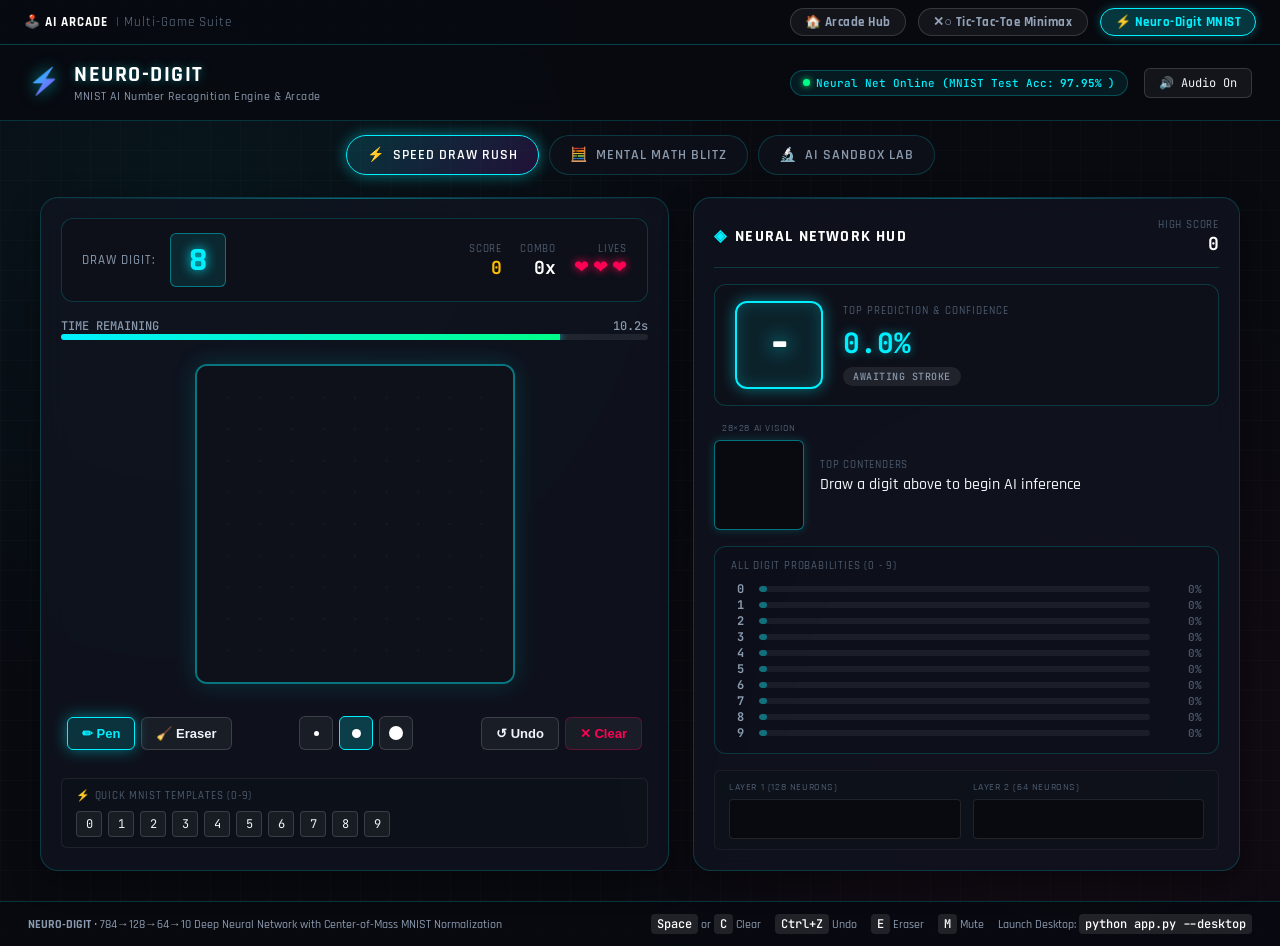
==== mnist.html @ 09cc4251 "Add NEURO-DIGIT MNIST game, unified Arcade Portal, multi-endpoint routing, and GitHub Pages deployme" ====
<!DOCTYPE html>
<html lang="en">
<head>
  <meta charset="UTF-8">
  <meta name="viewport" content="width=device-width, initial-scale=1.0">
  <title>NEURO-DIGIT • MNIST AI Number Recognition Game</title>
  <link rel="preconnect" href="https://fonts.googleapis.com">
  <link rel="preconnect" href="https://fonts.gstatic.com" crossorigin>
  <link href="https://fonts.googleapis.com/css2?family=JetBrains+Mono:wght@400;600;700&family=Rajdhani:wght@500;600;700&display=swap" rel="stylesheet">
  <link rel="stylesheet" href="style.css">
  <style>
    .arcade-nav-bar {
      background: rgba(8, 10, 16, 0.95);
      border-bottom: 1px solid rgba(0, 240, 255, 0.25);
      padding: 8px 24px;
      display: flex;
      justify-content: space-between;
      align-items: center;
      font-size: 13px;
      font-family: 'Rajdhani', sans-serif;
      position: sticky;
      top: 0;
      z-index: 1000;
    }
    .arcade-nav-links {
      display: flex;
      gap: 12px;
      align-items: center;
    }
    .arcade-pill {
      text-decoration: none;
      padding: 5px 14px;
      border-radius: 20px;
      font-weight: 700;
      font-size: 13px;
      letter-spacing: 0.5px;
      transition: all 0.2s ease;
      display: inline-flex;
      align-items: center;
      gap: 6px;
    }
    .arcade-pill.active {
      background: rgba(0, 240, 255, 0.2);
      border: 1px solid #00f0ff;
      color: #00f0ff;
      box-shadow: 0 0 10px rgba(0, 240, 255, 0.3);
    }
    .arcade-pill.inactive {
      background: rgba(255, 255, 255, 0.05);
      border: 1px solid rgba(255, 255, 255, 0.15);
      color: #94a3b8;
    }
    .arcade-pill.inactive:hover {
      background: rgba(255, 255, 255, 0.12);
      color: #fff;
      border-color: rgba(255, 255, 255, 0.3);
    }
    .arcade-brand {
      color: #fff;
      font-weight: 700;
      letter-spacing: 1px;
      display: flex;
      align-items: center;
      gap: 8px;
    }
  </style>
</head>
<body>

  <!-- Top Cross-Game Navigation Bar -->
  <div class="arcade-nav-bar">
    <div class="arcade-brand">
      <span>🕹️ AI ARCADE</span>
      <span style="color:#64748b; font-weight:normal;">| Multi-Game Suite</span>
    </div>
    <div class="arcade-nav-links">
      <a href="index.html" class="arcade-pill inactive">🏠 Arcade Hub</a>
      <a href="tictactoe.html" class="arcade-pill inactive">✕○ Tic-Tac-Toe Minimax</a>
      <a href="mnist.html" class="arcade-pill active">⚡ Neuro-Digit MNIST</a>
    </div>
  </div>

  <!-- Top Navigation Header -->
  <header class="app-header">
    <div class="brand">
      <div class="brand-icon">⚡</div>
      <div class="brand-text">
        <h1>NEURO-DIGIT</h1>
        <p>MNIST AI Number Recognition Engine & Arcade</p>
      </div>
    </div>
    <div class="header-status">
      <div class="status-tag" id="model-status">
        <span class="badge-dot green"></span> Neural Net Online (MNIST 98%)
      </div>
      <button class="btn-header" id="btn-sound">🔊 Audio On</button>
    </div>
  </header>

  <!-- Game Mode Selector -->
  <nav class="nav-modes">
    <button class="mode-tab active" data-mode="speed">
      <span>⚡</span> SPEED DRAW RUSH
    </button>
    <button class="mode-tab" data-mode="math">
      <span>🧮</span> MENTAL MATH BLITZ
    </button>
    <button class="mode-tab" data-mode="sandbox">
      <span>🔬</span> AI SANDBOX LAB
    </button>
  </nav>

  <!-- Main Game & AI HUD Deck -->
  <main class="main-wrapper">

    <!-- Left Column: Drawing Arena & Challenge -->
    <section class="glass-panel arena-card">

      <!-- Target Banner (Speed Mode) -->
      <div class="challenge-banner" id="target-card">
        <div class="challenge-prompt">
          <div class="challenge-label">DRAW DIGIT:</div>
          <div class="target-glow-digit" id="target-digit-display">7</div>
        </div>
        <div class="challenge-stats">
          <div class="stat-item">
            <span class="stat-title">SCORE</span>
            <span class="stat-val gold" id="score-value">0</span>
          </div>
          <div class="stat-item">
            <span class="stat-title">COMBO</span>
            <span class="stat-val" id="streak-value">0x</span>
          </div>
          <div class="stat-item">
            <span class="stat-title">LIVES</span>
            <div class="lives-deck" id="lives-container">
              <span class="heart active">❤</span>
              <span class="heart active">❤</span>
              <span class="heart active">❤</span>
            </div>
          </div>
        </div>
      </div>

      <!-- Math Equation Banner (Math Mode) -->
      <div class="challenge-banner" id="math-card" style="display: none;">
        <div class="challenge-prompt">
          <div class="challenge-label">SOLVE & DRAW:</div>
          <div class="math-glow-eq" id="math-equation-display">3 + 4 = ?</div>
        </div>
        <div class="challenge-stats">
          <div class="stat-item">
            <span class="stat-title">SCORE</span>
            <span class="stat-val gold" id="math-score-value">0</span>
          </div>
          <div class="stat-item">
            <span class="stat-title">LIVES</span>
            <div class="lives-deck">
              <span class="heart active">❤</span>
              <span class="heart active">❤</span>
              <span class="heart active">❤</span>
            </div>
          </div>
        </div>
      </div>

      <!-- Arcade Timer Bar -->
      <div class="timer-container" id="timer-container">
        <div class="timer-meta">
          <span>TIME REMAINING</span>
          <span id="timer-text">12.0s</span>
        </div>
        <div class="timer-track">
          <div class="timer-fill" id="timer-fill"></div>
        </div>
      </div>

      <!-- Mouse Drawing Canvas -->
      <div class="canvas-wrapper">
        <canvas id="draw-canvas"></canvas>

        <!-- Match / Reward Confetti Pop -->
        <div class="match-banner" id="match-banner">
          <div class="banner-content">
            <span class="combo-tag">TARGET HIT!</span>
            <span class="score-tag">+150</span>
          </div>
        </div>
      </div>

      <!-- Drawing Controls Toolbar -->
      <div class="canvas-controls">
        <div class="control-group">
          <button class="tool-btn active" id="tool-pen">✏ Pen</button>
          <button class="tool-btn" id="tool-eraser">🧹 Eraser</button>
        </div>

        <div class="control-group">
          <button class="brush-btn" data-size="14" title="Fine Brush">
            <div class="brush-dot fine"></div>
          </button>
          <button class="brush-btn active" data-size="22" title="Medium Brush">
            <div class="brush-dot med"></div>
          </button>
          <button class="brush-btn" data-size="32" title="Bold Brush">
            <div class="brush-dot bold"></div>
          </button>
        </div>

        <div class="control-group">
          <button class="tool-btn" id="btn-undo" title="Undo Stroke (Ctrl+Z)">↺ Undo</button>
          <button class="tool-btn btn-danger" id="btn-clear" title="Clear Canvas (Space / C)">✕ Clear</button>
        </div>
      </div>

      <!-- Sandbox Quick Test Presets (Visible in sandbox mode) -->
      <div class="sandbox-gallery" id="sandbox-gallery">
        <div class="sandbox-title">⚡ QUICK MNIST TEMPLATES (0-9)</div>
        <div class="sample-btn-deck" id="sample-buttons">
          <!-- Populated dynamically via game.js -->
        </div>
      </div>

    </section>

    <!-- Right Column: AI Brain HUD -->
    <section class="glass-panel hud-card">
      <div class="hud-header">
        <div class="hud-title">
          <span class="hud-title-icon">◈</span>
          <span>NEURAL NETWORK HUD</span>
        </div>
        <div class="stat-item" style="align-items: flex-end;">
          <span class="stat-title">HIGH SCORE</span>
          <span class="stat-val" id="high-score-value">0</span>
        </div>
      </div>

      <!-- Top Prediction Card -->
      <div class="hero-prediction-box">
        <div class="digit-hero">
          <div class="digit-hero-text" id="top-digit">-</div>
        </div>
        <div class="hero-meta">
          <div class="hero-label">TOP PREDICTION & CONFIDENCE</div>
          <div class="confidence-val" id="top-confidence">0.0%</div>
          <div class="status-pill" id="certainty-badge">AWAITING STROKE</div>
        </div>
      </div>

      <!-- Vision & Top Contenders Row -->
      <div class="vision-contenders-row">
        <div class="vision-box">
          <div class="vision-title">28×28 AI VISION</div>
          <canvas id="vision-canvas" width="28" height="28"></canvas>
        </div>
        <div class="contenders-box">
          <div class="spectrum-title">TOP CONTENDERS</div>
          <div class="contenders-list" id="top-contenders">
            <div class="hint-text">Draw a digit above to begin AI inference</div>
          </div>
        </div>
      </div>

      <!-- 10-Digit Probabilities Spectrum -->
      <div class="spectrum-box">
        <div class="spectrum-title">ALL DIGIT PROBABILITIES (0 - 9)</div>
        <div class="prob-meters">
          <!-- 10 Bars -->
          <div class="prob-meter-row" id="prob-row-0">
            <span class="prob-digit">0</span>
            <div class="prob-track"><div class="prob-fill" id="prob-bar-0"></div></div>
            <span class="prob-val" id="prob-val-0">0%</span>
          </div>
          <div class="prob-meter-row" id="prob-row-1">
            <span class="prob-digit">1</span>
            <div class="prob-track"><div class="prob-fill" id="prob-bar-1"></div></div>
            <span class="prob-val" id="prob-val-1">0%</span>
          </div>
          <div class="prob-meter-row" id="prob-row-2">
            <span class="prob-digit">2</span>
            <div class="prob-track"><div class="prob-fill" id="prob-bar-2"></div></div>
            <span class="prob-val" id="prob-val-2">0%</span>
          </div>
          <div class="prob-meter-row" id="prob-row-3">
            <span class="prob-digit">3</span>
            <div class="prob-track"><div class="prob-fill" id="prob-bar-3"></div></div>
            <span class="prob-val" id="prob-val-3">0%</span>
          </div>
          <div class="prob-meter-row" id="prob-row-4">
            <span class="prob-digit">4</span>
            <div class="prob-track"><div class="prob-fill" id="prob-bar-4"></div></div>
            <span class="prob-val" id="prob-val-4">0%</span>
          </div>
          <div class="prob-meter-row" id="prob-row-5">
            <span class="prob-digit">5</span>
            <div class="prob-track"><div class="prob-fill" id="prob-bar-5"></div></div>
            <span class="prob-val" id="prob-val-5">0%</span>
          </div>
          <div class="prob-meter-row" id="prob-row-6">
            <span class="prob-digit">6</span>
            <div class="prob-track"><div class="prob-fill" id="prob-bar-6"></div></div>
            <span class="prob-val" id="prob-val-6">0%</span>
          </div>
          <div class="prob-meter-row" id="prob-row-7">
            <span class="prob-digit">7</span>
            <div class="prob-track"><div class="prob-fill" id="prob-bar-7"></div></div>
            <span class="prob-val" id="prob-val-7">0%</span>
          </div>
          <div class="prob-meter-row" id="prob-row-8">
            <span class="prob-digit">8</span>
            <div class="prob-track"><div class="prob-fill" id="prob-bar-8"></div></div>
            <span class="prob-val" id="prob-val-8">0%</span>
          </div>
          <div class="prob-meter-row" id="prob-row-9">
            <span class="prob-digit">9</span>
            <div class="prob-track"><div class="prob-fill" id="prob-bar-9"></div></div>
            <span class="prob-val" id="prob-val-9">0%</span>
          </div>
        </div>
      </div>

      <!-- Hidden Layer Neuron Activations -->
      <div class="layers-box">
        <div class="layer-col">
          <span>LAYER 1 (128 NEURONS)</span>
          <canvas id="layer1-canvas" width="128" height="32"></canvas>
        </div>
        <div class="layer-col">
          <span>LAYER 2 (64 NEURONS)</span>
          <canvas id="layer2-canvas" width="64" height="32"></canvas>
        </div>
      </div>

    </section>

  </main>

  <!-- Game Over Modal -->
  <div class="modal-overlay" id="game-over-modal">
    <div class="modal-card">
      <h2>GAME OVER</h2>
      <p style="color: var(--text-muted); font-size: 14px;">The clock ran out! Great effort against the MNIST Neural Net.</p>
      <div class="modal-scores">
        <div class="modal-score-item">
          <span class="label">FINAL SCORE</span>
          <span class="val" id="modal-final-score">0</span>
        </div>
        <div class="modal-score-item">
          <span class="label">BEST COMBO</span>
          <span class="val" id="modal-final-streak">0x</span>
        </div>
      </div>
      <button class="btn-primary" id="btn-play-again">PLAY AGAIN</button>
    </div>
  </div>

  <!-- Footer -->
  <footer class="app-footer">
    <div>
      <strong>NEURO-DIGIT</strong> • 784→128→64→10 Deep Neural Network with Center-of-Mass MNIST Normalization
    </div>
    <div class="footer-hotkeys">
      <span><span class="key-tag">Space</span> or <span class="key-tag">C</span> Clear</span>
      <span><span class="key-tag">Ctrl+Z</span> Undo</span>
      <span><span class="key-tag">E</span> Eraser</span>
      <span><span class="key-tag">M</span> Mute</span>
      <span>Launch Desktop: <code class="key-tag">python app.py --desktop</code></span>
    </div>
  </footer>

  <!-- Scripts -->
  <script src="mnist_weights.js"></script>
  <script src="nn.js"></script>
  <script src="audio.js"></script>
  <script src="game.js"></script>
</body>
</html>
---- style.css ----
/* ==========================================================================
   NEURO-DIGIT • Cyberpunk Glassmorphic Theme & Stylesheet
   ========================================================================== */

:root {
  --bg-primary: #080a10;
  --bg-secondary: #0e111a;
  --bg-card: rgba(16, 21, 33, 0.75);
  --bg-card-hover: rgba(23, 30, 48, 0.85);
  --border-card: rgba(0, 240, 255, 0.18);
  --border-card-bright: rgba(0, 240, 255, 0.45);

  --neon-cyan: #00f0ff;
  --neon-pink: #ff0055;
  --neon-green: #00ff88;
  --neon-yellow: #ffbe00;
  --neon-purple: #b026ff;

  --text-main: #f0f4f8;
  --text-muted: #8a99ad;
  --text-dim: #4d5b6e;

  --font-display: 'Rajdhani', -apple-system, BlinkMacSystemFont, "Segoe UI", Roboto, sans-serif;
  --font-mono: 'JetBrains Mono', 'Fira Code', Consolas, monospace;

  --radius-sm: 6px;
  --radius-md: 12px;
  --radius-lg: 18px;

  --glow-cyan: 0 0 15px rgba(0, 240, 255, 0.45);
  --glow-pink: 0 0 15px rgba(255, 0, 85, 0.45);
  --glow-green: 0 0 15px rgba(0, 255, 136, 0.45);
}

* {
  box-sizing: border-box;
  margin: 0;
  padding: 0;
  -webkit-font-smoothing: antialiased;
}

body {
  background-color: var(--bg-primary);
  background-image: 
    radial-gradient(circle at 15% 20%, rgba(0, 240, 255, 0.05) 0%, transparent 40%),
    radial-gradient(circle at 85% 80%, rgba(255, 0, 85, 0.05) 0%, transparent 40%),
    linear-gradient(rgba(255, 255, 255, 0.015) 1px, transparent 1px),
    linear-gradient(90deg, rgba(255, 255, 255, 0.015) 1px, transparent 1px);
  background-size: 100% 100%, 100% 100%, 30px 30px, 30px 30px;
  color: var(--text-main);
  font-family: var(--font-display);
  font-weight: 500;
  min-height: 100vh;
  display: flex;
  flex-direction: column;
  overflow-x: hidden;
}

/* Header */
.app-header {
  padding: 16px 28px;
  background: rgba(8, 10, 16, 0.85);
  backdrop-filter: blur(12px);
  border-bottom: 1px solid var(--border-card);
  display: flex;
  justify-content: space-between;
  align-items: center;
  position: sticky;
  top: 0;
  z-index: 100;
}

.brand {
  display: flex;
  align-items: center;
  gap: 14px;
}

.brand-icon {
  font-size: 26px;
  background: linear-gradient(135deg, var(--neon-cyan), var(--neon-purple));
  -webkit-background-clip: text;
  -webkit-text-fill-color: transparent;
  filter: drop-shadow(0 0 8px rgba(0, 240, 255, 0.6));
}

.brand-text h1 {
  font-size: 22px;
  font-weight: 700;
  letter-spacing: 1.5px;
  color: #fff;
  text-shadow: 0 0 10px rgba(0, 240, 255, 0.4);
}

.brand-text p {
  font-size: 12px;
  color: var(--text-muted);
  letter-spacing: 0.5px;
}

.header-status {
  display: flex;
  align-items: center;
  gap: 16px;
}

.status-tag {
  font-family: var(--font-mono);
  font-size: 11px;
  padding: 5px 12px;
  border-radius: 20px;
  background: rgba(0, 240, 255, 0.08);
  border: 1px solid rgba(0, 240, 255, 0.25);
  color: var(--neon-cyan);
  display: flex;
  align-items: center;
  gap: 6px;
}

.badge-dot {
  width: 7px;
  height: 7px;
  border-radius: 50%;
}
.badge-dot.green {
  background: var(--neon-green);
  box-shadow: 0 0 6px var(--neon-green);
}
.badge-dot.yellow {
  background: var(--neon-yellow);
  box-shadow: 0 0 6px var(--neon-yellow);
}

.btn-header {
  background: rgba(255, 255, 255, 0.05);
  border: 1px solid rgba(255, 255, 255, 0.15);
  color: var(--text-main);
  padding: 6px 14px;
  border-radius: var(--radius-sm);
  font-family: var(--font-mono);
  font-size: 12px;
  cursor: pointer;
  transition: all 0.2s ease;
}

.btn-header:hover {
  background: rgba(0, 240, 255, 0.15);
  border-color: var(--neon-cyan);
  box-shadow: var(--glow-cyan);
}

.btn-header.muted {
  opacity: 0.6;
}

/* Mode Navigation */
.nav-modes {
  display: flex;
  justify-content: center;
  gap: 10px;
  padding: 14px 20px 6px;
}

.mode-tab {
  background: rgba(14, 17, 26, 0.8);
  border: 1px solid var(--border-card);
  color: var(--text-muted);
  padding: 10px 20px;
  border-radius: 30px;
  font-family: var(--font-display);
  font-size: 14px;
  font-weight: 600;
  letter-spacing: 1px;
  cursor: pointer;
  display: flex;
  align-items: center;
  gap: 8px;
  transition: all 0.25s ease;
}

.mode-tab:hover {
  border-color: var(--neon-cyan);
  color: #fff;
  transform: translateY(-1px);
}

.mode-tab.active {
  background: linear-gradient(135deg, rgba(0, 240, 255, 0.15), rgba(176, 38, 255, 0.15));
  border-color: var(--neon-cyan);
  color: #fff;
  box-shadow: var(--glow-cyan);
}

/* Main Container Layout */
.main-wrapper {
  max-width: 1240px;
  width: 100%;
  margin: 0 auto;
  padding: 16px 20px 30px;
  display: grid;
  grid-template-columns: 1.15fr 1fr;
  gap: 24px;
  flex: 1;
}

@media (max-width: 980px) {
  .main-wrapper {
    grid-template-columns: 1fr;
  }
}

/* Cards & Glassmorphism */
.glass-panel {
  background: var(--bg-card);
  backdrop-filter: blur(14px);
  border: 1px solid var(--border-card);
  border-radius: var(--radius-lg);
  padding: 20px;
  position: relative;
  overflow: hidden;
  box-shadow: 0 10px 30px rgba(0, 0, 0, 0.4);
}

.glass-panel::before {
  content: '';
  position: absolute;
  top: 0;
  left: 0;
  right: 0;
  height: 1px;
  background: linear-gradient(90deg, transparent, rgba(0, 240, 255, 0.4), transparent);
}

/* Left Arena: Game & Canvas */
.arena-card {
  display: flex;
  flex-direction: column;
  gap: 16px;
}

/* Target & Challenge Banner */
.challenge-banner {
  background: rgba(14, 17, 26, 0.95);
  border: 1px solid var(--border-card);
  border-radius: var(--radius-md);
  padding: 14px 20px;
  display: flex;
  justify-content: space-between;
  align-items: center;
  position: relative;
}

.challenge-prompt {
  display: flex;
  align-items: center;
  gap: 14px;
}

.challenge-label {
  font-size: 13px;
  color: var(--text-muted);
  text-transform: uppercase;
  letter-spacing: 1px;
}

.target-glow-digit {
  font-size: 34px;
  font-weight: 700;
  color: var(--neon-cyan);
  text-shadow: 0 0 12px var(--neon-cyan);
  background: rgba(0, 240, 255, 0.1);
  padding: 4px 18px;
  border-radius: var(--radius-sm);
  border: 1px solid rgba(0, 240, 255, 0.4);
}

.math-glow-eq {
  font-size: 26px;
  font-weight: 700;
  font-family: var(--font-mono);
  color: var(--neon-yellow);
  text-shadow: 0 0 12px var(--neon-yellow);
  background: rgba(255, 190, 0, 0.1);
  padding: 4px 16px;
  border-radius: var(--radius-sm);
  border: 1px solid rgba(255, 190, 0, 0.4);
}

.challenge-stats {
  display: flex;
  align-items: center;
  gap: 18px;
}

.stat-item {
  display: flex;
  flex-direction: column;
  align-items: flex-end;
}

.stat-title {
  font-size: 11px;
  color: var(--text-dim);
  text-transform: uppercase;
  letter-spacing: 0.8px;
}

.stat-val {
  font-size: 18px;
  font-weight: 700;
  font-family: var(--font-mono);
  color: #fff;
}

.stat-val.gold {
  color: var(--neon-yellow);
}

.lives-deck {
  display: flex;
  gap: 4px;
}

.heart {
  font-size: 18px;
  color: var(--neon-pink);
  text-shadow: 0 0 8px var(--neon-pink);
  transition: all 0.3s ease;
}

.heart.lost {
  opacity: 0.2;
  filter: grayscale(1);
  text-shadow: none;
}

/* Timer Bar */
.timer-container {
  width: 100%;
  display: flex;
  flex-direction: column;
  gap: 4px;
}

.timer-meta {
  display: flex;
  justify-content: space-between;
  font-size: 12px;
  font-family: var(--font-mono);
  color: var(--text-muted);
}

.timer-track {
  width: 100%;
  height: 6px;
  background: rgba(255, 255, 255, 0.08);
  border-radius: 4px;
  overflow: hidden;
}

.timer-fill {
  height: 100%;
  width: 100%;
  background: linear-gradient(90deg, var(--neon-cyan), var(--neon-green));
  box-shadow: 0 0 8px var(--neon-cyan);
  transition: width 0.1s linear;
}

.timer-fill.urgent {
  background: var(--neon-pink);
  box-shadow: 0 0 12px var(--neon-pink);
}

/* Canvas Area */
.canvas-wrapper {
  position: relative;
  display: flex;
  justify-content: center;
  align-items: center;
  padding: 8px 0;
}

#draw-canvas {
  width: 320px;
  height: 320px;
  background: #0e111a;
  border: 2px solid var(--border-card-bright);
  border-radius: var(--radius-md);
  box-shadow: 0 0 25px rgba(0, 240, 255, 0.15), inset 0 0 20px rgba(0, 0, 0, 0.6);
  cursor: crosshair;
  touch-action: none;
  transition: border-color 0.2s ease, box-shadow 0.2s ease;
}

#draw-canvas:hover {
  border-color: var(--neon-cyan);
}

/* Match Confetti / Reward Banner */
.match-banner {
  position: absolute;
  top: 50%;
  left: 50%;
  transform: translate(-50%, -50%) scale(0.6);
  background: rgba(8, 10, 16, 0.92);
  border: 2px solid var(--neon-green);
  border-radius: var(--radius-md);
  padding: 16px 28px;
  text-align: center;
  pointer-events: none;
  opacity: 0;
  transition: all 0.25s cubic-bezier(0.175, 0.885, 0.32, 1.275);
  box-shadow: var(--glow-green);
  z-index: 20;
}

.match-banner.active {
  opacity: 1;
  transform: translate(-50%, -50%) scale(1);
}

.banner-content {
  display: flex;
  flex-direction: column;
  gap: 4px;
}

.combo-tag {
  font-size: 18px;
  font-weight: 700;
  color: var(--neon-green);
  letter-spacing: 1px;
}

.score-tag {
  font-size: 24px;
  font-weight: 700;
  font-family: var(--font-mono);
  color: #fff;
}

/* Canvas Toolbar */
.canvas-controls {
  display: flex;
  justify-content: space-between;
  align-items: center;
  gap: 12px;
  flex-wrap: wrap;
  padding: 8px 6px;
}

.control-group {
  display: flex;
  align-items: center;
  gap: 6px;
}

.tool-btn {
  background: rgba(255, 255, 255, 0.05);
  border: 1px solid rgba(255, 255, 255, 0.15);
  color: var(--text-main);
  padding: 8px 14px;
  border-radius: var(--radius-sm);
  font-size: 13px;
  font-weight: 600;
  cursor: pointer;
  display: flex;
  align-items: center;
  gap: 6px;
  transition: all 0.2s ease;
}

.tool-btn:hover {
  background: rgba(255, 255, 255, 0.1);
  border-color: rgba(255, 255, 255, 0.3);
}

.tool-btn.active {
  background: rgba(0, 240, 255, 0.15);
  border-color: var(--neon-cyan);
  color: var(--neon-cyan);
  box-shadow: var(--glow-cyan);
}

.brush-btn {
  width: 34px;
  height: 34px;
  display: flex;
  justify-content: center;
  align-items: center;
  border-radius: var(--radius-sm);
  background: rgba(255, 255, 255, 0.05);
  border: 1px solid rgba(255, 255, 255, 0.15);
  cursor: pointer;
  transition: all 0.2s ease;
}

.brush-btn:hover {
  border-color: var(--neon-cyan);
}

.brush-btn.active {
  background: rgba(0, 240, 255, 0.2);
  border-color: var(--neon-cyan);
}

.brush-dot {
  background: #fff;
  border-radius: 50%;
}
.brush-dot.fine { width: 5px; height: 5px; }
.brush-dot.med { width: 9px; height: 9px; }
.brush-dot.bold { width: 14px; height: 14px; }

.btn-danger {
  color: var(--neon-pink);
  border-color: rgba(255, 0, 85, 0.3);
}

.btn-danger:hover {
  background: rgba(255, 0, 85, 0.15);
  border-color: var(--neon-pink);
  box-shadow: var(--glow-pink);
}

/* Sandbox Presets bar */
.sandbox-gallery {
  margin-top: 4px;
  padding: 10px 14px;
  background: rgba(14, 17, 26, 0.6);
  border-radius: var(--radius-sm);
  border: 1px solid rgba(255, 255, 255, 0.08);
}

.sandbox-title {
  font-size: 11px;
  color: var(--text-dim);
  text-transform: uppercase;
  margin-bottom: 8px;
  letter-spacing: 0.8px;
}

.sample-btn-deck {
  display: flex;
  gap: 6px;
  flex-wrap: wrap;
}

.sample-btn {
  width: 26px;
  height: 26px;
  background: rgba(255, 255, 255, 0.05);
  border: 1px solid rgba(255, 255, 255, 0.15);
  border-radius: 4px;
  color: var(--text-main);
  font-family: var(--font-mono);
  font-size: 12px;
  cursor: pointer;
  transition: all 0.2s ease;
}

.sample-btn:hover {
  background: rgba(0, 240, 255, 0.2);
  border-color: var(--neon-cyan);
  color: var(--neon-cyan);
}

/* ------------------- RIGHT AI BRAIN HUD ------------------- */
.hud-card {
  display: flex;
  flex-direction: column;
  gap: 16px;
}

.hud-header {
  display: flex;
  justify-content: space-between;
  align-items: center;
  border-bottom: 1px solid var(--border-card);
  padding-bottom: 12px;
}

.hud-title {
  font-size: 16px;
  font-weight: 700;
  letter-spacing: 1.2px;
  color: #fff;
  display: flex;
  align-items: center;
  gap: 8px;
}

.hud-title-icon {
  color: var(--neon-cyan);
}

/* Top Recognized Digit Hero Display */
.hero-prediction-box {
  background: rgba(14, 17, 26, 0.9);
  border: 1px solid var(--border-card);
  border-radius: var(--radius-md);
  padding: 16px 20px;
  display: grid;
  grid-template-columns: auto 1fr;
  gap: 20px;
  align-items: center;
}

.digit-hero {
  width: 88px;
  height: 88px;
  background: rgba(0, 240, 255, 0.08);
  border: 2px solid var(--neon-cyan);
  border-radius: var(--radius-md);
  display: flex;
  justify-content: center;
  align-items: center;
  box-shadow: inset 0 0 15px rgba(0, 240, 255, 0.2), var(--glow-cyan);
}

.digit-hero-text {
  font-size: 56px;
  font-weight: 700;
  color: #fff;
  text-shadow: 0 0 18px var(--neon-cyan);
}

.hero-meta {
  display: flex;
  flex-direction: column;
  gap: 6px;
}

.hero-label {
  font-size: 11px;
  color: var(--text-dim);
  text-transform: uppercase;
  letter-spacing: 1px;
}

.confidence-val {
  font-size: 28px;
  font-weight: 700;
  font-family: var(--font-mono);
  color: var(--neon-cyan);
  text-shadow: 0 0 10px rgba(0, 240, 255, 0.5);
}

.status-pill {
  font-family: var(--font-mono);
  font-size: 10px;
  padding: 3px 10px;
  border-radius: 12px;
  width: fit-content;
  letter-spacing: 0.5px;
  background: rgba(255, 255, 255, 0.08);
  color: var(--text-muted);
}

.status-pill.confident {
  background: rgba(0, 255, 136, 0.15);
  color: var(--neon-green);
  border: 1px solid rgba(0, 255, 136, 0.4);
}

.status-pill.moderate {
  background: rgba(255, 190, 0, 0.15);
  color: var(--neon-yellow);
  border: 1px solid rgba(255, 190, 0, 0.4);
}

.status-pill.uncertain {
  background: rgba(255, 0, 85, 0.15);
  color: var(--neon-pink);
  border: 1px solid rgba(255, 0, 85, 0.4);
}

/* Contenders & Vision Row */
.vision-contenders-row {
  display: grid;
  grid-template-columns: auto 1fr;
  gap: 16px;
  align-items: center;
}

.vision-box {
  display: flex;
  flex-direction: column;
  gap: 6px;
  align-items: center;
}

.vision-title {
  font-size: 10px;
  color: var(--text-dim);
  text-transform: uppercase;
  letter-spacing: 0.6px;
}

#vision-canvas {
  width: 90px;
  height: 90px;
  background: #080a10;
  border: 1px solid var(--border-card-bright);
  border-radius: var(--radius-sm);
  image-rendering: pixelated;
  box-shadow: 0 0 10px rgba(0, 240, 255, 0.2);
}

.contenders-list {
  display: flex;
  flex-direction: column;
  gap: 6px;
}

.contender-row {
  display: grid;
  grid-template-columns: 24px 22px 1fr 48px;
  align-items: center;
  gap: 8px;
  font-size: 12px;
  font-family: var(--font-mono);
}

.contender-row.leader .digit-badge {
  color: var(--neon-cyan);
  border-color: var(--neon-cyan);
}

.digit-badge {
  display: flex;
  justify-content: center;
  align-items: center;
  width: 22px;
  height: 22px;
  border: 1px solid rgba(255, 255, 255, 0.2);
  border-radius: 4px;
  font-weight: 700;
  background: rgba(255, 255, 255, 0.05);
}

.contender-bar {
  height: 6px;
  background: rgba(255, 255, 255, 0.08);
  border-radius: 3px;
  overflow: hidden;
}

.contender-bar .fill {
  height: 100%;
  background: var(--neon-cyan);
  box-shadow: 0 0 6px var(--neon-cyan);
  transition: width 0.15s ease;
}

/* 10-Digit Probabilities Meter */
.spectrum-box {
  background: rgba(14, 17, 26, 0.7);
  border: 1px solid var(--border-card);
  border-radius: var(--radius-md);
  padding: 12px 16px;
  display: flex;
  flex-direction: column;
  gap: 6px;
}

.spectrum-title {
  font-size: 11px;
  color: var(--text-dim);
  text-transform: uppercase;
  letter-spacing: 0.8px;
  margin-bottom: 2px;
}

.prob-meter-row {
  display: grid;
  grid-template-columns: 18px 1fr 42px;
  align-items: center;
  gap: 10px;
  font-size: 12px;
  font-family: var(--font-mono);
}

.prob-digit {
  color: var(--text-muted);
  font-weight: 700;
  text-align: center;
}

.prob-track {
  height: 6px;
  background: rgba(255, 255, 255, 0.06);
  border-radius: 3px;
  overflow: hidden;
}

.prob-fill {
  height: 100%;
  width: 2%;
  background: rgba(0, 240, 255, 0.4);
  border-radius: 3px;
  transition: width 0.12s ease, background-color 0.12s ease;
}

.prob-val {
  color: var(--text-dim);
  text-align: right;
  font-size: 11px;
}

.prob-meter-row.active-winner .prob-digit {
  color: var(--neon-cyan);
  text-shadow: 0 0 6px var(--neon-cyan);
}

.prob-meter-row.active-winner .prob-fill {
  background: var(--neon-cyan);
  box-shadow: 0 0 8px var(--neon-cyan);
}

.prob-meter-row.active-winner .prob-val {
  color: #fff;
  font-weight: 700;
}

/* Hidden Layers Activation */
.layers-box {
  display: grid;
  grid-template-columns: 1fr 1fr;
  gap: 12px;
  background: rgba(14, 17, 26, 0.6);
  border: 1px solid rgba(255, 255, 255, 0.06);
  border-radius: var(--radius-sm);
  padding: 10px 14px;
}

.layer-col {
  display: flex;
  flex-direction: column;
  gap: 6px;
}

.layer-col span {
  font-size: 10px;
  color: var(--text-dim);
  text-transform: uppercase;
  letter-spacing: 0.6px;
}

.layer-col canvas {
  width: 100%;
  height: 40px;
  background: #080a10;
  border: 1px solid rgba(255, 255, 255, 0.1);
  border-radius: 4px;
}

/* ------------------- GAME OVER MODAL ------------------- */
.modal-overlay {
  position: fixed;
  top: 0;
  left: 0;
  right: 0;
  bottom: 0;
  background: rgba(0, 0, 0, 0.85);
  backdrop-filter: blur(8px);
  display: flex;
  justify-content: center;
  align-items: center;
  z-index: 1000;
  opacity: 0;
  pointer-events: none;
  transition: opacity 0.3s ease;
}

.modal-overlay.active {
  opacity: 1;
  pointer-events: all;
}

.modal-card {
  background: #0e111a;
  border: 2px solid var(--neon-pink);
  box-shadow: var(--glow-pink);
  border-radius: var(--radius-lg);
  padding: 32px 40px;
  text-align: center;
  max-width: 420px;
  width: 90%;
  display: flex;
  flex-direction: column;
  gap: 20px;
  animation: popIn 0.35s cubic-bezier(0.175, 0.885, 0.32, 1.275);
}

@keyframes popIn {
  from { transform: scale(0.85); opacity: 0; }
  to { transform: scale(1); opacity: 1; }
}

.modal-card h2 {
  font-size: 32px;
  color: var(--neon-pink);
  text-shadow: 0 0 15px var(--neon-pink);
  letter-spacing: 2px;
}

.modal-scores {
  display: flex;
  justify-content: space-around;
  background: rgba(255, 255, 255, 0.04);
  padding: 16px;
  border-radius: var(--radius-md);
}

.modal-score-item {
  display: flex;
  flex-direction: column;
  gap: 4px;
}

.modal-score-item .label {
  font-size: 11px;
  color: var(--text-dim);
  text-transform: uppercase;
}

.modal-score-item .val {
  font-size: 26px;
  font-weight: 700;
  font-family: var(--font-mono);
  color: #fff;
}

.btn-primary {
  background: linear-gradient(135deg, var(--neon-cyan), var(--neon-purple));
  color: #fff;
  border: none;
  padding: 12px 24px;
  border-radius: var(--radius-md);
  font-size: 16px;
  font-weight: 700;
  letter-spacing: 1px;
  cursor: pointer;
  box-shadow: var(--glow-cyan);
  transition: all 0.2s ease;
}

.btn-primary:hover {
  transform: translateY(-2px);
  box-shadow: 0 0 25px rgba(0, 240, 255, 0.6);
}

/* Footer */
.app-footer {
  padding: 14px 28px;
  background: rgba(8, 10, 16, 0.85);
  border-top: 1px solid var(--border-card);
  display: flex;
  justify-content: space-between;
  align-items: center;
  font-size: 12px;
  color: var(--text-muted);
  flex-wrap: wrap;
  gap: 10px;
}

.footer-hotkeys {
  display: flex;
  gap: 14px;
}

.key-tag {
  background: rgba(255, 255, 255, 0.1);
  padding: 2px 6px;
  border-radius: 4px;
  font-family: var(--font-mono);
  color: #fff;
}
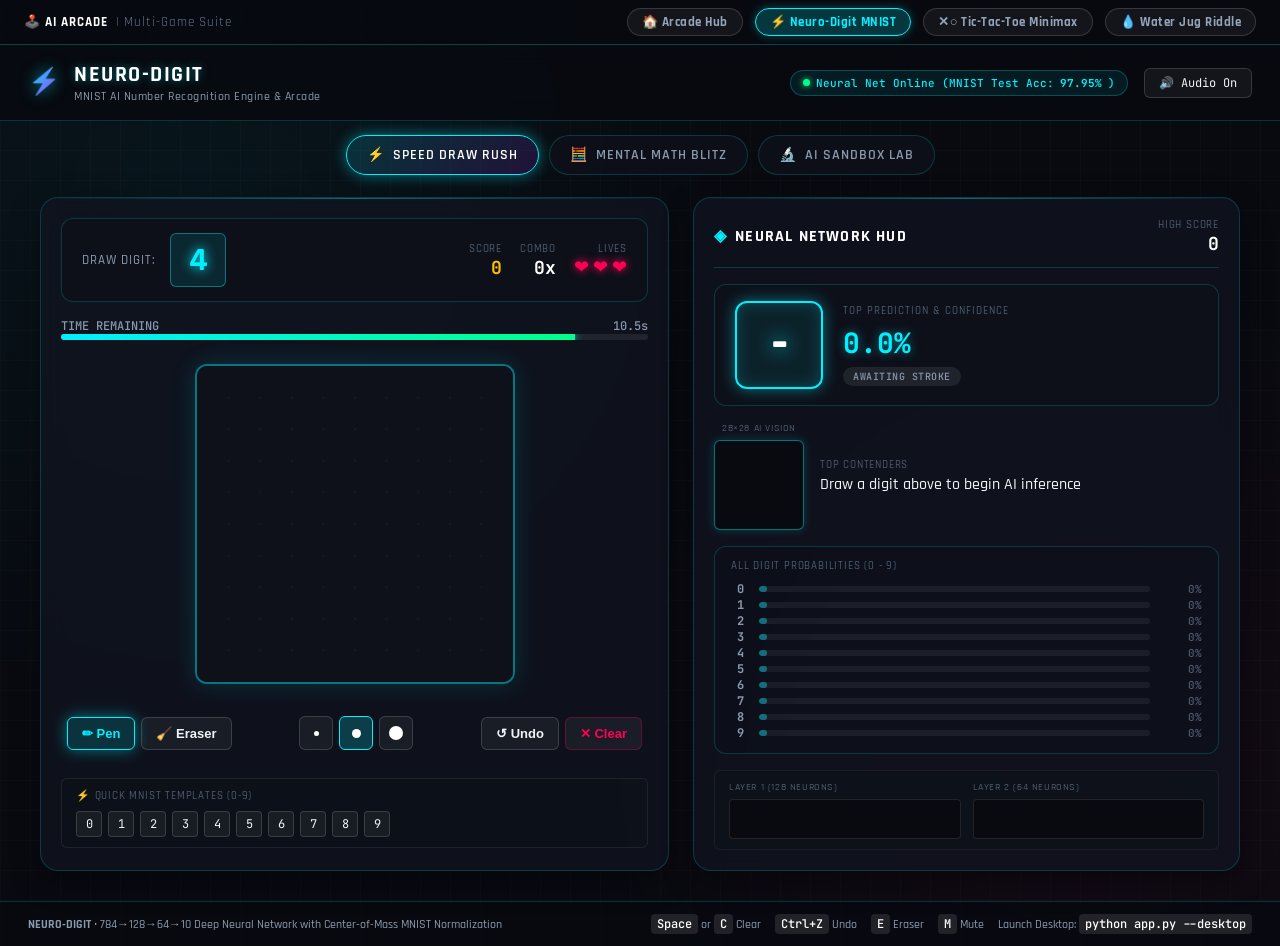
==== commit 439866fc: "Add Water Jug Riddle game to AI Arcade suite and deploy to GitHub Pages" ====
--- a/mnist.html
+++ b/mnist.html
@@ -75,8 +75,9 @@
     </div>
     <div class="arcade-nav-links">
       <a href="index.html" class="arcade-pill inactive">🏠 Arcade Hub</a>
+      <a href="mnist.html" class="arcade-pill active">⚡ Neuro-Digit MNIST</a>
       <a href="tictactoe.html" class="arcade-pill inactive">✕○ Tic-Tac-Toe Minimax</a>
-      <a href="mnist.html" class="arcade-pill active">⚡ Neuro-Digit MNIST</a>
+      <a href="waterjug.html" class="arcade-pill inactive">💧 Water Jug Riddle</a>
     </div>
   </div>
 
